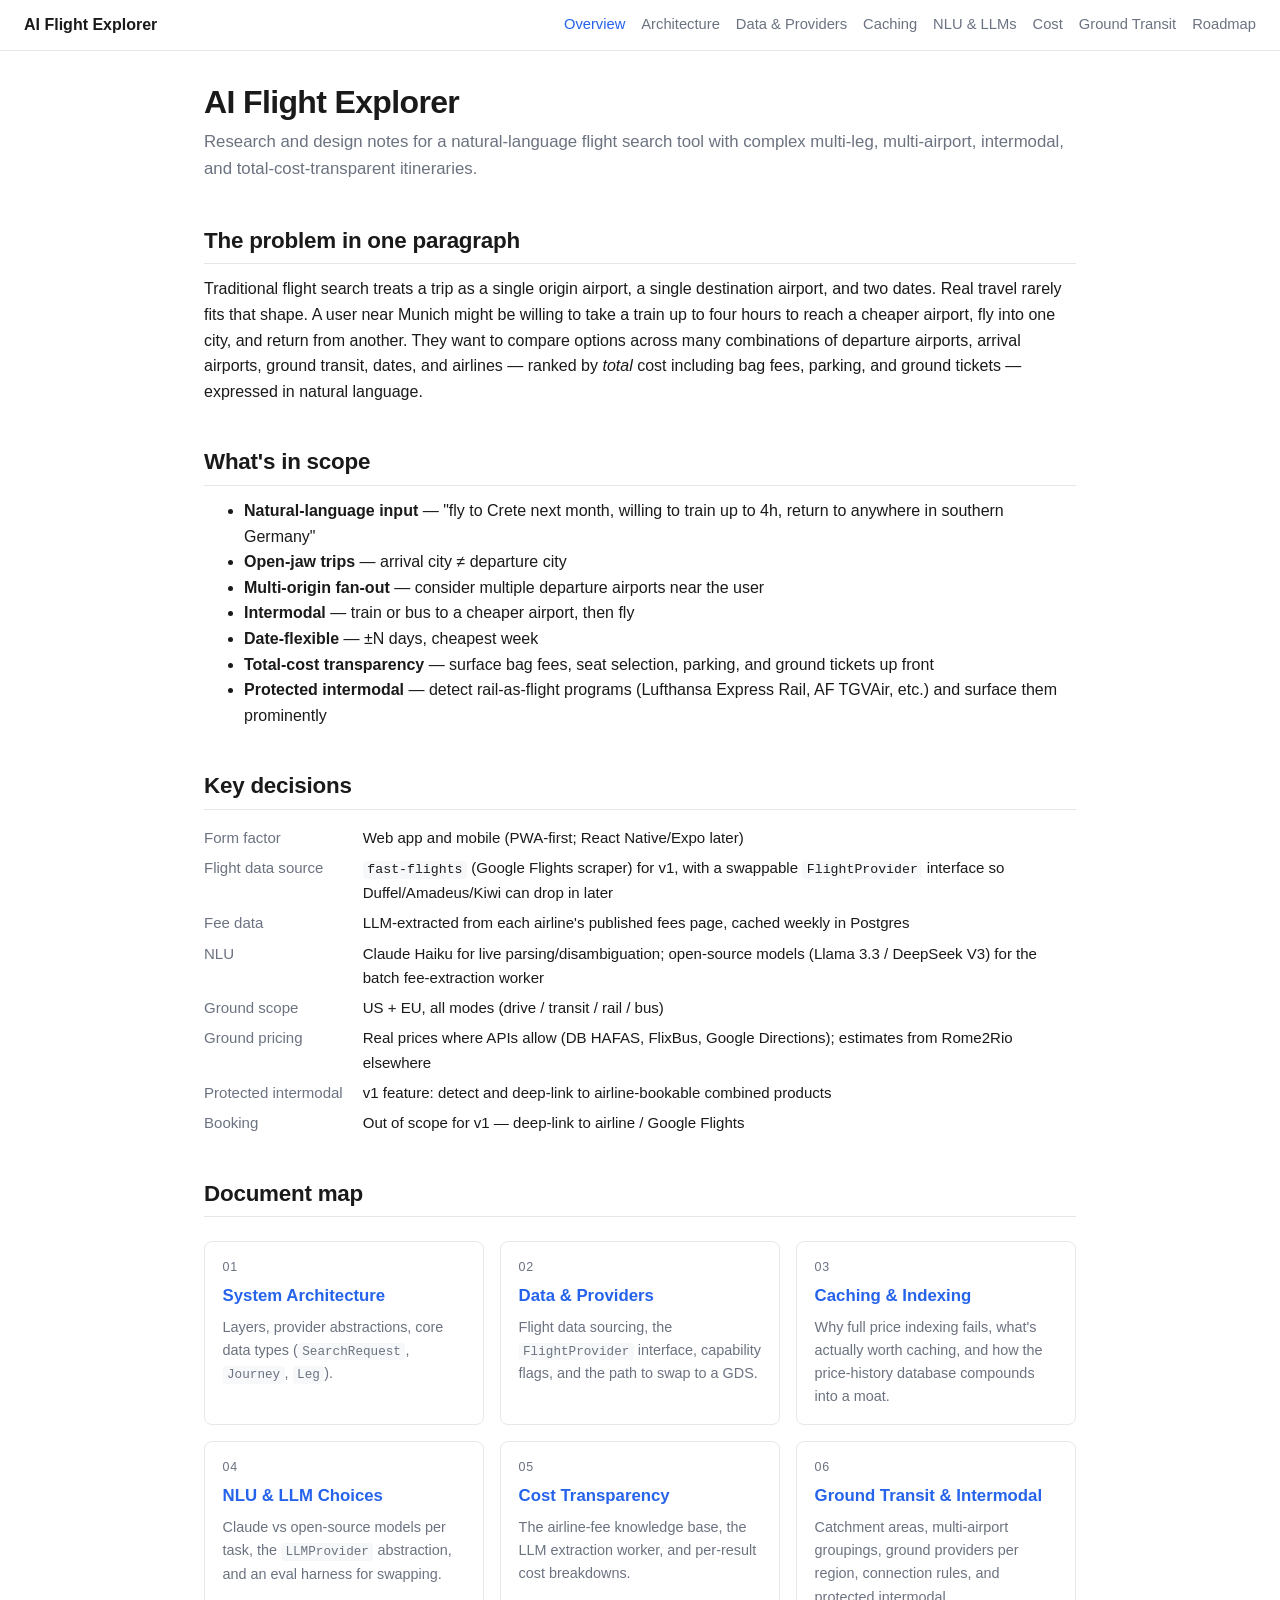
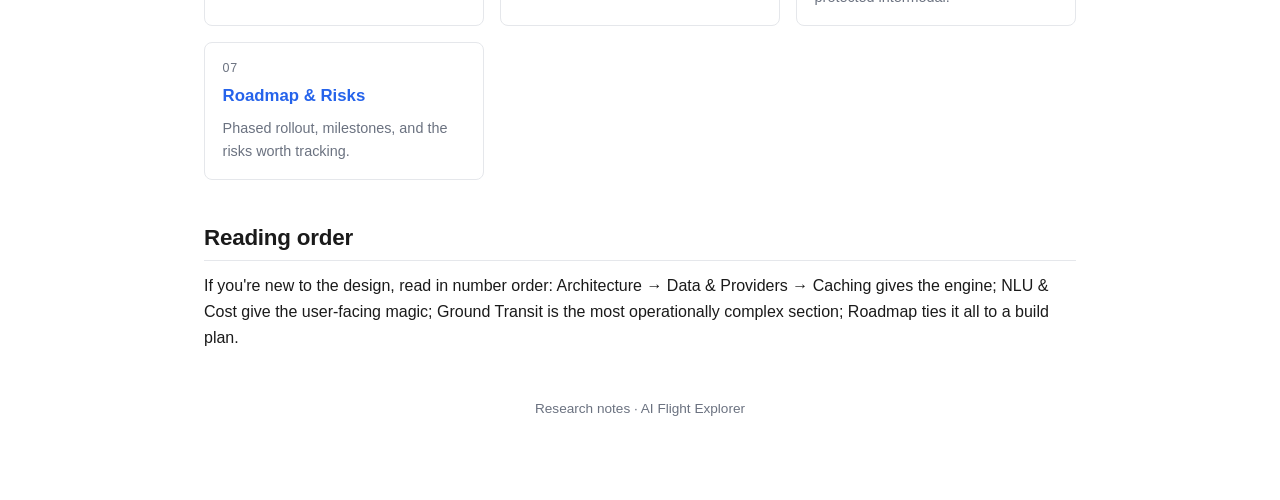
==== docs/research/index.html @ 309c4b52 "Add HTML research docs for AI flight explorer Eight-page design notes covering architecture, data pr" ====
<!doctype html>
<html lang="en">
<head>
  <meta charset="utf-8">
  <meta name="viewport" content="width=device-width, initial-scale=1">
  <title>AI Flight Explorer — Research &amp; Design</title>
  <link rel="stylesheet" href="styles.css">
</head>
<body>
<nav class="top">
  <span class="brand">AI Flight Explorer</span>
  <a href="index.html" class="active">Overview</a>
  <a href="architecture.html">Architecture</a>
  <a href="data-and-providers.html">Data &amp; Providers</a>
  <a href="caching-and-indexing.html">Caching</a>
  <a href="nlu-and-llms.html">NLU &amp; LLMs</a>
  <a href="cost-transparency.html">Cost</a>
  <a href="ground-transit.html">Ground Transit</a>
  <a href="roadmap.html">Roadmap</a>
</nav>

<main>
  <h1>AI Flight Explorer</h1>
  <p class="subtitle">Research and design notes for a natural-language flight search tool with complex multi-leg, multi-airport, intermodal, and total-cost-transparent itineraries.</p>

  <h2>The problem in one paragraph</h2>
  <p>Traditional flight search treats a trip as a single origin airport, a single destination airport, and two dates. Real travel rarely fits that shape. A user near Munich might be willing to take a train up to four hours to reach a cheaper airport, fly into one city, and return from another. They want to compare options across many combinations of departure airports, arrival airports, ground transit, dates, and airlines &mdash; ranked by <em>total</em> cost including bag fees, parking, and ground tickets &mdash; expressed in natural language.</p>

  <h2>What's in scope</h2>
  <ul>
    <li><strong>Natural-language input</strong> &mdash; "fly to Crete next month, willing to train up to 4h, return to anywhere in southern Germany"</li>
    <li><strong>Open-jaw trips</strong> &mdash; arrival city &ne; departure city</li>
    <li><strong>Multi-origin fan-out</strong> &mdash; consider multiple departure airports near the user</li>
    <li><strong>Intermodal</strong> &mdash; train or bus to a cheaper airport, then fly</li>
    <li><strong>Date-flexible</strong> &mdash; &plusmn;N days, cheapest week</li>
    <li><strong>Total-cost transparency</strong> &mdash; surface bag fees, seat selection, parking, and ground tickets up front</li>
    <li><strong>Protected intermodal</strong> &mdash; detect rail-as-flight programs (Lufthansa Express Rail, AF TGVAir, etc.) and surface them prominently</li>
  </ul>

  <h2>Key decisions</h2>
  <dl class="kv">
    <dt>Form factor</dt><dd>Web app and mobile (PWA-first; React Native/Expo later)</dd>
    <dt>Flight data source</dt><dd><code>fast-flights</code> (Google Flights scraper) for v1, with a swappable <code>FlightProvider</code> interface so Duffel/Amadeus/Kiwi can drop in later</dd>
    <dt>Fee data</dt><dd>LLM-extracted from each airline's published fees page, cached weekly in Postgres</dd>
    <dt>NLU</dt><dd>Claude Haiku for live parsing/disambiguation; open-source models (Llama&nbsp;3.3 / DeepSeek&nbsp;V3) for the batch fee-extraction worker</dd>
    <dt>Ground scope</dt><dd>US + EU, all modes (drive / transit / rail / bus)</dd>
    <dt>Ground pricing</dt><dd>Real prices where APIs allow (DB&nbsp;HAFAS, FlixBus, Google Directions); estimates from Rome2Rio elsewhere</dd>
    <dt>Protected intermodal</dt><dd>v1 feature: detect and deep-link to airline-bookable combined products</dd>
    <dt>Booking</dt><dd>Out of scope for v1 &mdash; deep-link to airline / Google Flights</dd>
  </dl>

  <h2>Document map</h2>
  <div class="toc">
    <div class="card">
      <div class="num">01</div>
      <a href="architecture.html">System Architecture</a>
      <p>Layers, provider abstractions, core data types (<code>SearchRequest</code>, <code>Journey</code>, <code>Leg</code>).</p>
    </div>
    <div class="card">
      <div class="num">02</div>
      <a href="data-and-providers.html">Data &amp; Providers</a>
      <p>Flight data sourcing, the <code>FlightProvider</code> interface, capability flags, and the path to swap to a GDS.</p>
    </div>
    <div class="card">
      <div class="num">03</div>
      <a href="caching-and-indexing.html">Caching &amp; Indexing</a>
      <p>Why full price indexing fails, what's actually worth caching, and how the price-history database compounds into a moat.</p>
    </div>
    <div class="card">
      <div class="num">04</div>
      <a href="nlu-and-llms.html">NLU &amp; LLM Choices</a>
      <p>Claude vs open-source models per task, the <code>LLMProvider</code> abstraction, and an eval harness for swapping.</p>
    </div>
    <div class="card">
      <div class="num">05</div>
      <a href="cost-transparency.html">Cost Transparency</a>
      <p>The airline-fee knowledge base, the LLM extraction worker, and per-result cost breakdowns.</p>
    </div>
    <div class="card">
      <div class="num">06</div>
      <a href="ground-transit.html">Ground Transit &amp; Intermodal</a>
      <p>Catchment areas, multi-airport groupings, ground providers per region, connection rules, and protected intermodal.</p>
    </div>
    <div class="card">
      <div class="num">07</div>
      <a href="roadmap.html">Roadmap &amp; Risks</a>
      <p>Phased rollout, milestones, and the risks worth tracking.</p>
    </div>
  </div>

  <h2>Reading order</h2>
  <p>If you're new to the design, read in number order: Architecture &rarr; Data &amp; Providers &rarr; Caching gives the engine; NLU &amp; Cost give the user-facing magic; Ground Transit is the most operationally complex section; Roadmap ties it all to a build plan.</p>

  <footer>Research notes &middot; AI Flight Explorer</footer>
</main>
</body>
</html>
---- docs/research/styles.css ----
:root {
  --bg: #ffffff;
  --fg: #1a1a1a;
  --muted: #6b7280;
  --accent: #2563eb;
  --border: #e5e7eb;
  --code-bg: #f6f8fa;
  --table-stripe: #f9fafb;
  --warn-bg: #fef3c7;
  --warn-border: #f59e0b;
  --info-bg: #eff6ff;
  --info-border: #2563eb;
  --ok-bg: #ecfdf5;
  --ok-border: #10b981;
}

@media (prefers-color-scheme: dark) {
  :root {
    --bg: #0b0d10;
    --fg: #e5e7eb;
    --muted: #9ca3af;
    --accent: #60a5fa;
    --border: #1f2937;
    --code-bg: #111827;
    --table-stripe: #0f172a;
    --warn-bg: #422006;
    --warn-border: #d97706;
    --info-bg: #0c1a2b;
    --info-border: #3b82f6;
    --ok-bg: #052e1f;
    --ok-border: #059669;
  }
}

* { box-sizing: border-box; }

html, body {
  margin: 0;
  padding: 0;
  background: var(--bg);
  color: var(--fg);
  font-family: -apple-system, BlinkMacSystemFont, "Inter", "Segoe UI", Roboto, "Helvetica Neue", Arial, sans-serif;
  font-size: 16px;
  line-height: 1.6;
}

nav.top {
  position: sticky;
  top: 0;
  z-index: 10;
  background: var(--bg);
  border-bottom: 1px solid var(--border);
  padding: 0.75rem 1.5rem;
  display: flex;
  flex-wrap: wrap;
  gap: 1rem;
  align-items: center;
}

nav.top .brand {
  font-weight: 600;
  margin-right: auto;
}

nav.top a {
  color: var(--muted);
  text-decoration: none;
  font-size: 0.92rem;
}

nav.top a:hover, nav.top a.active {
  color: var(--accent);
}

main {
  max-width: 920px;
  margin: 0 auto;
  padding: 2rem 1.5rem 5rem;
}

h1 {
  font-size: 2rem;
  line-height: 1.2;
  margin: 0 0 0.5rem;
  letter-spacing: -0.02em;
}

h2 {
  font-size: 1.4rem;
  margin-top: 2.5rem;
  margin-bottom: 0.75rem;
  letter-spacing: -0.01em;
  padding-bottom: 0.3rem;
  border-bottom: 1px solid var(--border);
}

h3 {
  font-size: 1.1rem;
  margin-top: 1.75rem;
  margin-bottom: 0.5rem;
}

p, ul, ol {
  margin: 0.75rem 0;
}

a {
  color: var(--accent);
  text-decoration: none;
}

a:hover {
  text-decoration: underline;
}

code {
  font-family: ui-monospace, "SF Mono", Menlo, Monaco, Consolas, monospace;
  font-size: 0.88em;
  background: var(--code-bg);
  padding: 0.1em 0.35em;
  border-radius: 4px;
}

pre {
  background: var(--code-bg);
  border: 1px solid var(--border);
  border-radius: 6px;
  padding: 0.85rem 1rem;
  overflow-x: auto;
  font-size: 0.85rem;
  line-height: 1.5;
}

pre code {
  background: transparent;
  padding: 0;
  border-radius: 0;
  font-size: inherit;
}

table {
  border-collapse: collapse;
  width: 100%;
  margin: 1rem 0;
  font-size: 0.92rem;
}

th, td {
  text-align: left;
  padding: 0.55rem 0.75rem;
  border-bottom: 1px solid var(--border);
  vertical-align: top;
}

th {
  background: var(--code-bg);
  font-weight: 600;
}

tbody tr:nth-child(even) {
  background: var(--table-stripe);
}

.subtitle {
  color: var(--muted);
  font-size: 1.05rem;
  margin-top: 0;
  margin-bottom: 1.5rem;
}

.callout {
  border-left: 4px solid var(--info-border);
  background: var(--info-bg);
  padding: 0.75rem 1rem;
  margin: 1rem 0;
  border-radius: 0 6px 6px 0;
}

.callout.warn {
  border-color: var(--warn-border);
  background: var(--warn-bg);
}

.callout.ok {
  border-color: var(--ok-border);
  background: var(--ok-bg);
}

.callout .label {
  font-weight: 600;
  margin-right: 0.4rem;
  text-transform: uppercase;
  font-size: 0.78rem;
  letter-spacing: 0.05em;
}

.toc {
  display: grid;
  grid-template-columns: repeat(auto-fit, minmax(250px, 1fr));
  gap: 1rem;
  margin: 1.5rem 0;
}

.toc .card {
  border: 1px solid var(--border);
  border-radius: 8px;
  padding: 1rem 1.1rem;
  background: var(--bg);
  transition: border-color 0.15s;
}

.toc .card:hover {
  border-color: var(--accent);
}

.toc .card a {
  font-weight: 600;
  font-size: 1.05rem;
}

.toc .card p {
  color: var(--muted);
  font-size: 0.9rem;
  margin: 0.4rem 0 0;
}

.toc .card .num {
  color: var(--muted);
  font-size: 0.78rem;
  letter-spacing: 0.06em;
  text-transform: uppercase;
  margin-bottom: 0.3rem;
}

.kv {
  display: grid;
  grid-template-columns: max-content 1fr;
  gap: 0.4rem 1.25rem;
  margin: 1rem 0;
  font-size: 0.94rem;
}

.kv dt {
  color: var(--muted);
}

.kv dd {
  margin: 0;
}

.pager {
  display: flex;
  justify-content: space-between;
  margin-top: 3rem;
  padding-top: 1.5rem;
  border-top: 1px solid var(--border);
  gap: 1rem;
}

.pager a {
  display: inline-flex;
  flex-direction: column;
  font-size: 0.9rem;
  max-width: 45%;
}

.pager a .label {
  color: var(--muted);
  font-size: 0.78rem;
  text-transform: uppercase;
  letter-spacing: 0.06em;
}

.pager a.next {
  text-align: right;
  margin-left: auto;
}

.diagram {
  background: var(--code-bg);
  border: 1px solid var(--border);
  border-radius: 6px;
  padding: 1rem;
  font-family: ui-monospace, "SF Mono", Menlo, Monaco, Consolas, monospace;
  font-size: 0.82rem;
  line-height: 1.45;
  overflow-x: auto;
  white-space: pre;
  margin: 1rem 0;
}

footer {
  color: var(--muted);
  font-size: 0.85rem;
  margin-top: 3rem;
  text-align: center;
}
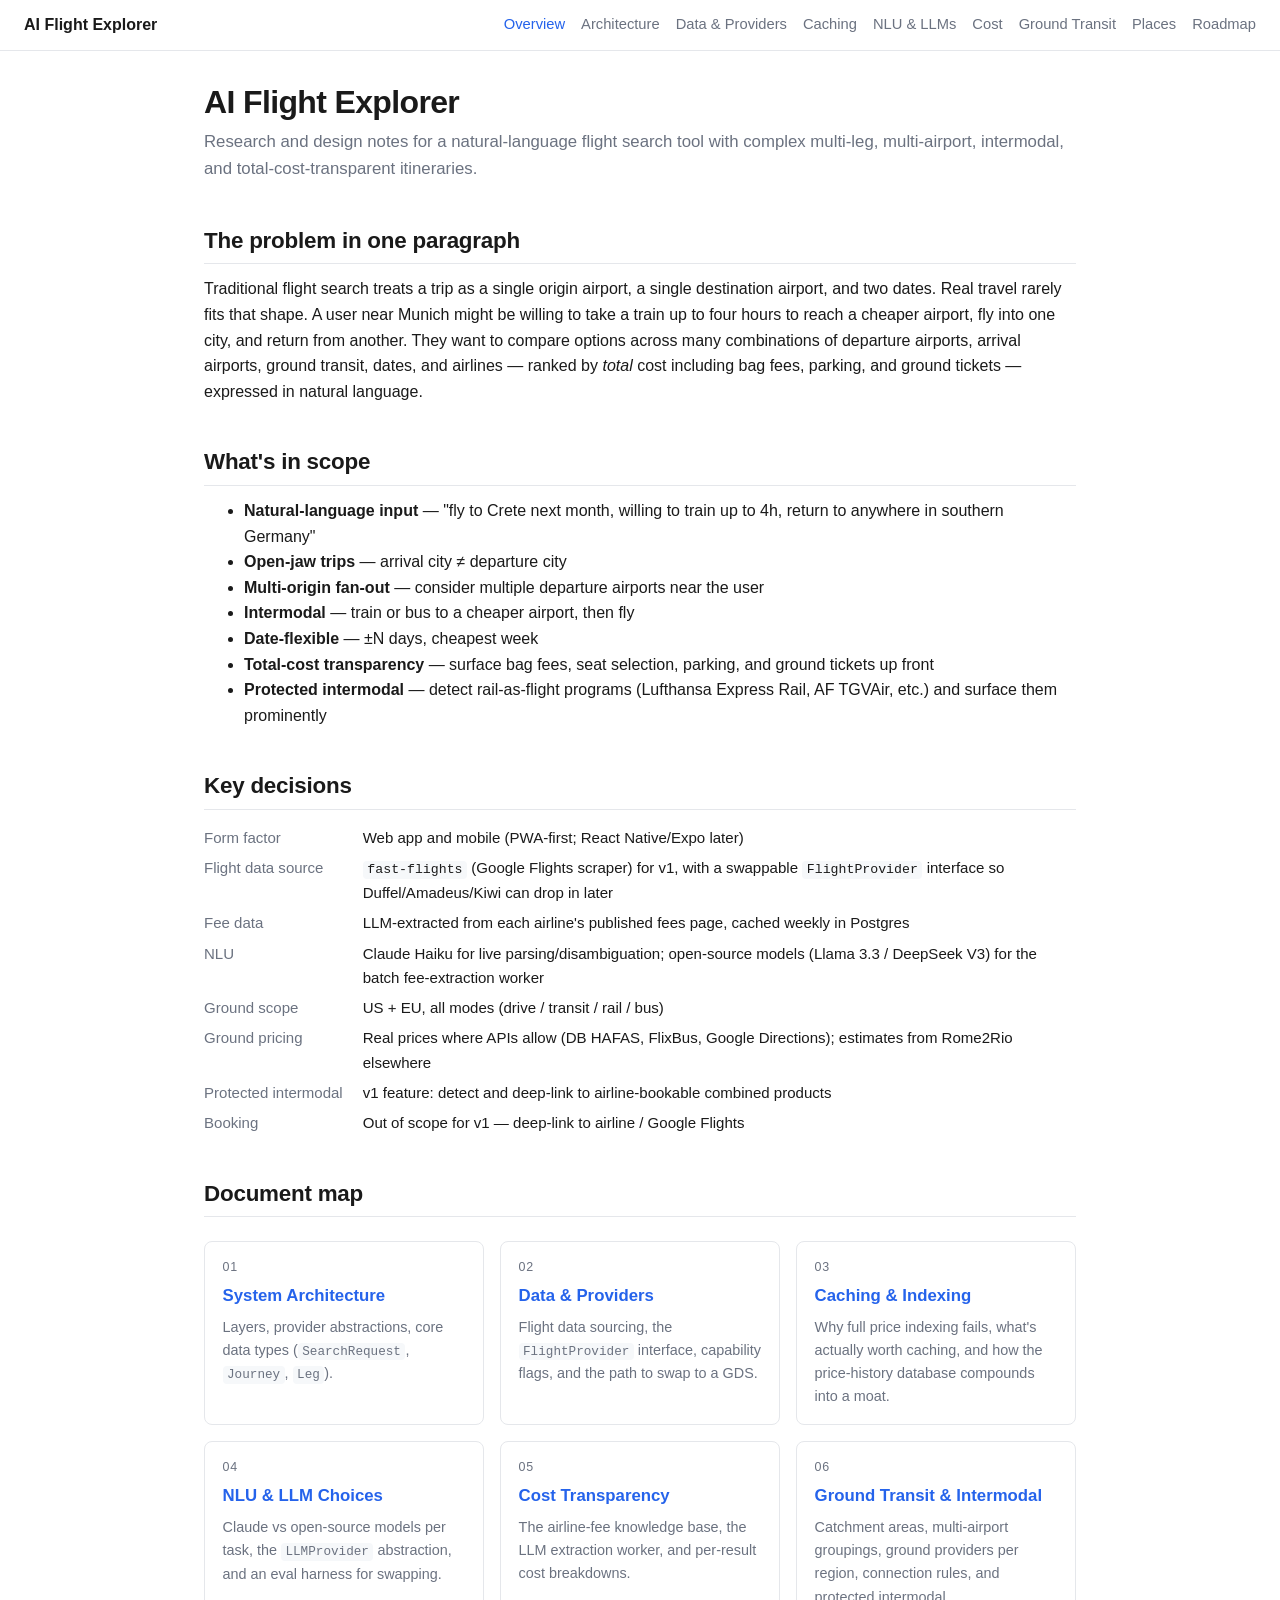
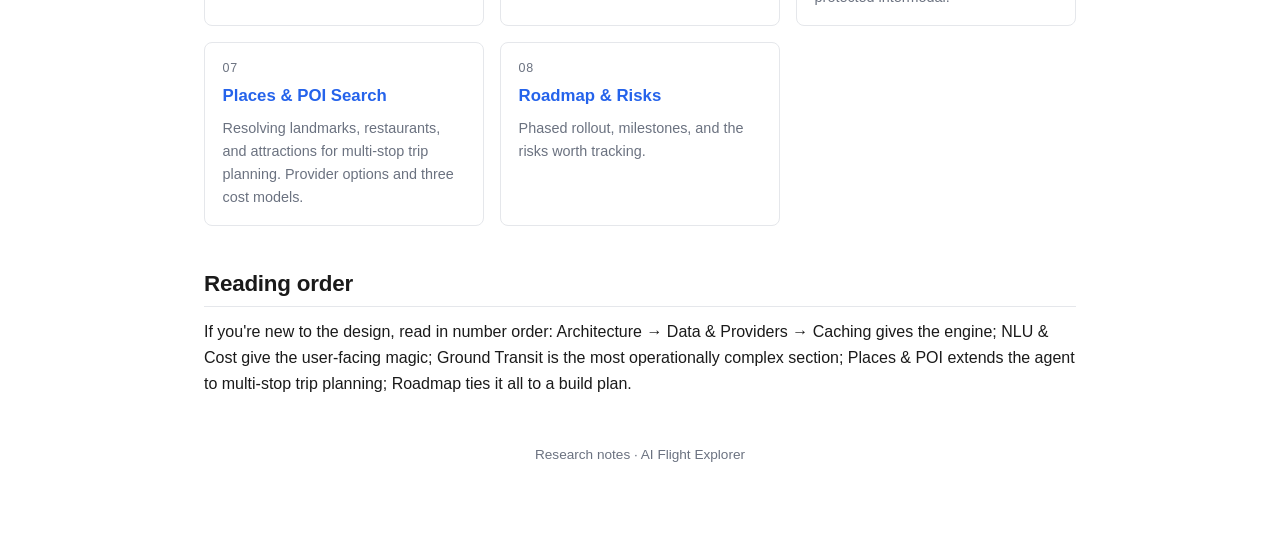
==== commit 5f9d8a2d: "Add Places & POI research page for multi-stop trip planning New docs/research/places-and-poi.html co" ====
--- a/docs/research/index.html
+++ b/docs/research/index.html
@@ -16,6 +16,7 @@
   <a href="nlu-and-llms.html">NLU &amp; LLMs</a>
   <a href="cost-transparency.html">Cost</a>
   <a href="ground-transit.html">Ground Transit</a>
+  <a href="places-and-poi.html">Places</a>
   <a href="roadmap.html">Roadmap</a>
 </nav>
 
@@ -83,13 +84,18 @@
     </div>
     <div class="card">
       <div class="num">07</div>
+      <a href="places-and-poi.html">Places &amp; POI Search</a>
+      <p>Resolving landmarks, restaurants, and attractions for multi-stop trip planning. Provider options and three cost models.</p>
+    </div>
+    <div class="card">
+      <div class="num">08</div>
       <a href="roadmap.html">Roadmap &amp; Risks</a>
       <p>Phased rollout, milestones, and the risks worth tracking.</p>
     </div>
   </div>
 
   <h2>Reading order</h2>
-  <p>If you're new to the design, read in number order: Architecture &rarr; Data &amp; Providers &rarr; Caching gives the engine; NLU &amp; Cost give the user-facing magic; Ground Transit is the most operationally complex section; Roadmap ties it all to a build plan.</p>
+  <p>If you're new to the design, read in number order: Architecture &rarr; Data &amp; Providers &rarr; Caching gives the engine; NLU &amp; Cost give the user-facing magic; Ground Transit is the most operationally complex section; Places &amp; POI extends the agent to multi-stop trip planning; Roadmap ties it all to a build plan.</p>
 
   <footer>Research notes &middot; AI Flight Explorer</footer>
 </main>
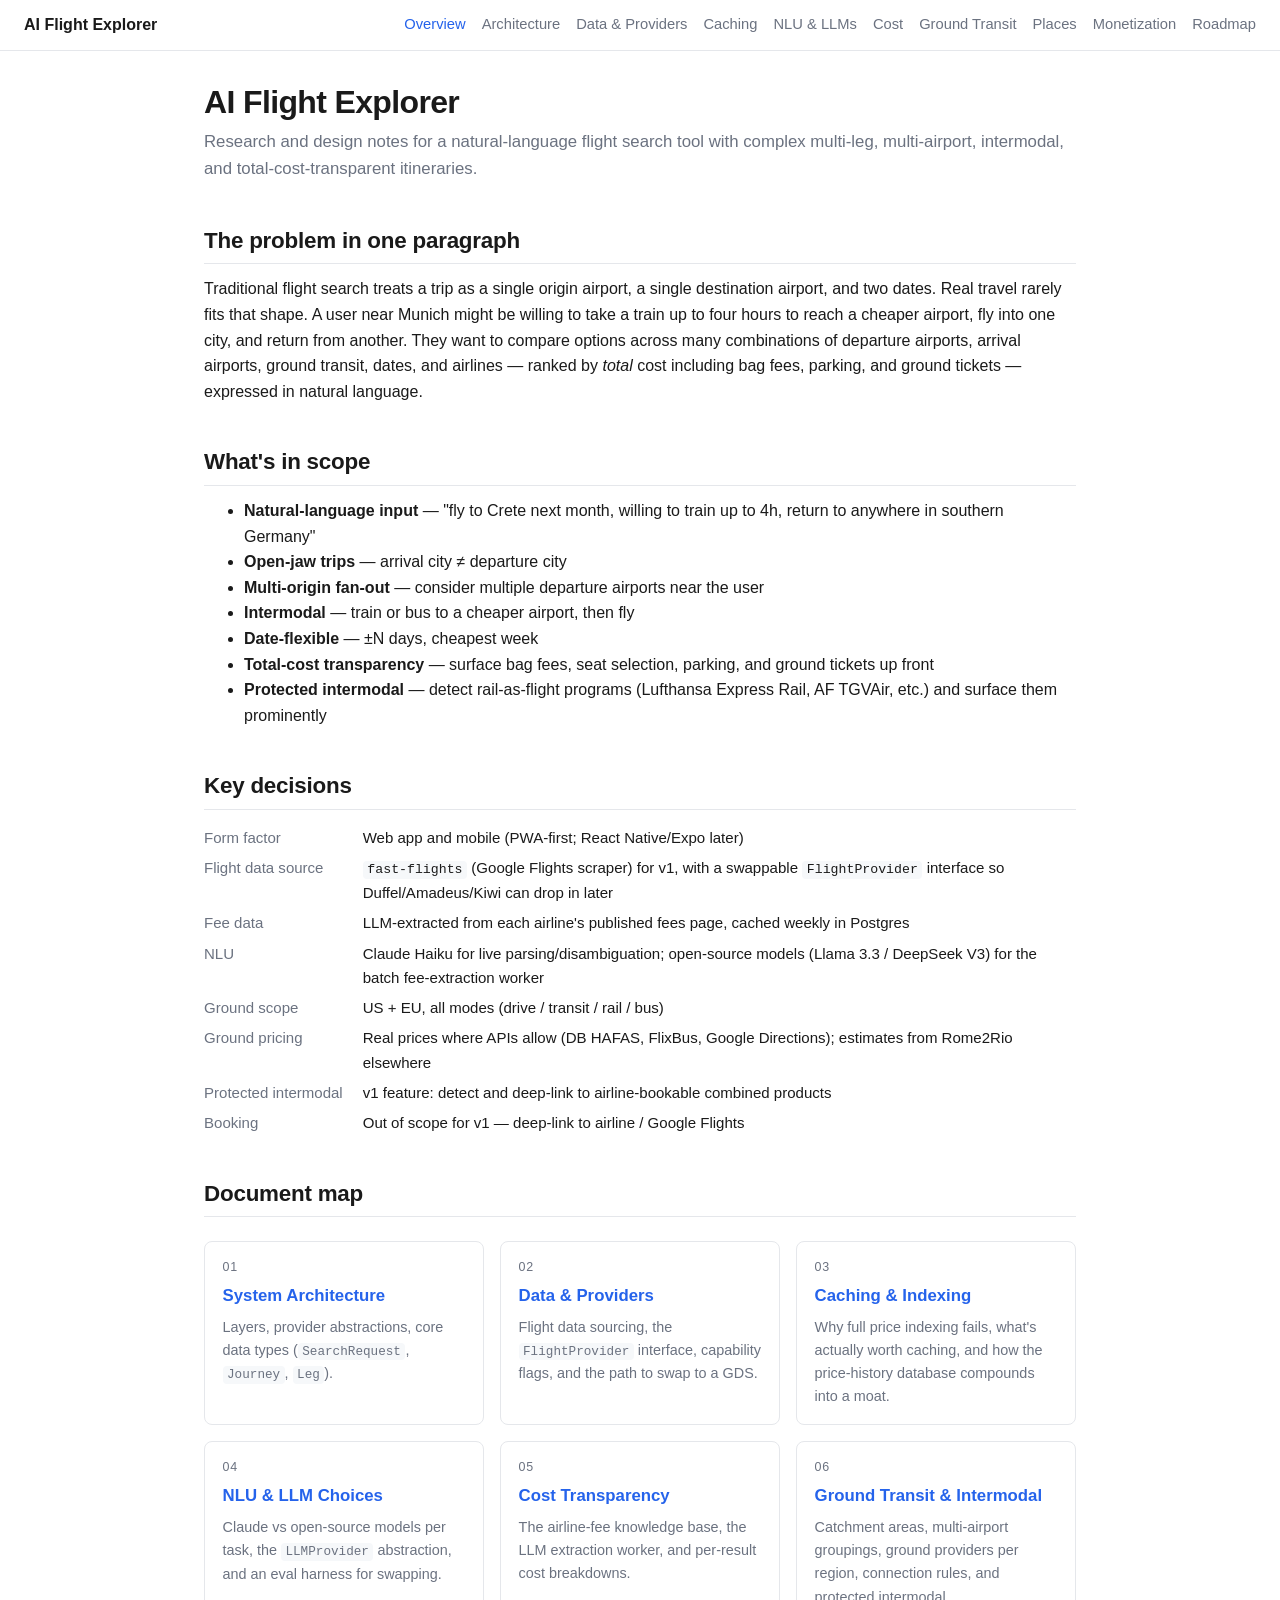
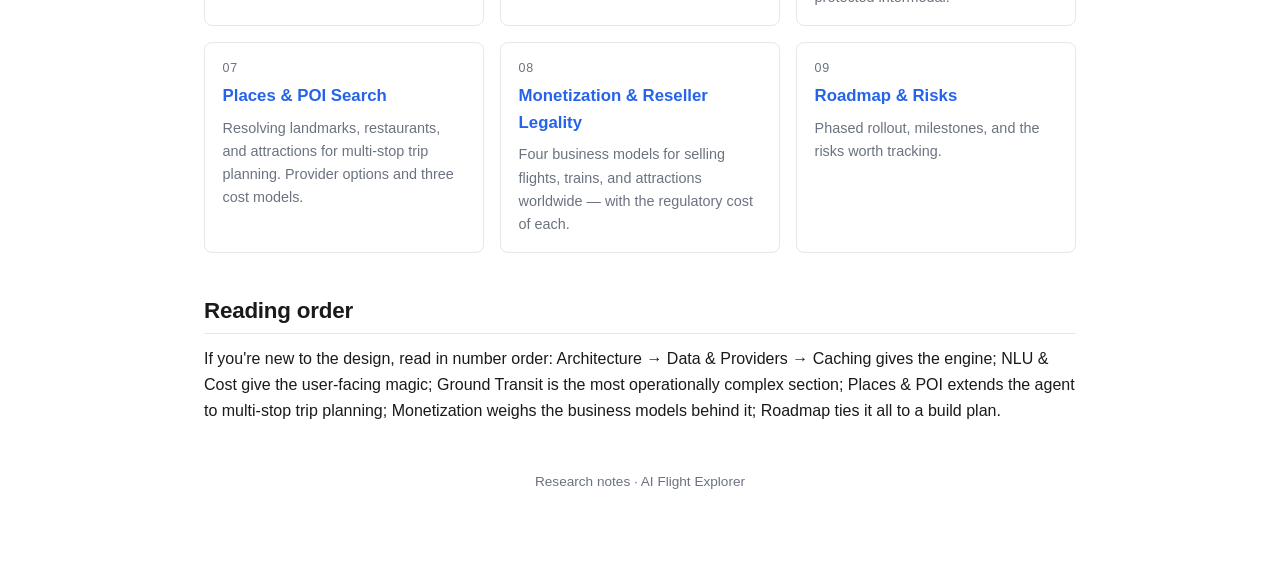
==== commit d8429cd1: "Add Monetization & Reseller Legality research page New page covers four monetization models (affilia" ====
--- a/docs/research/index.html
+++ b/docs/research/index.html
@@ -17,6 +17,7 @@
   <a href="cost-transparency.html">Cost</a>
   <a href="ground-transit.html">Ground Transit</a>
   <a href="places-and-poi.html">Places</a>
+  <a href="monetization-and-reseller.html">Monetization</a>
   <a href="roadmap.html">Roadmap</a>
 </nav>
 
@@ -89,13 +90,18 @@
     </div>
     <div class="card">
       <div class="num">08</div>
+      <a href="monetization-and-reseller.html">Monetization &amp; Reseller Legality</a>
+      <p>Four business models for selling flights, trains, and attractions worldwide &mdash; with the regulatory cost of each.</p>
+    </div>
+    <div class="card">
+      <div class="num">09</div>
       <a href="roadmap.html">Roadmap &amp; Risks</a>
       <p>Phased rollout, milestones, and the risks worth tracking.</p>
     </div>
   </div>
 
   <h2>Reading order</h2>
-  <p>If you're new to the design, read in number order: Architecture &rarr; Data &amp; Providers &rarr; Caching gives the engine; NLU &amp; Cost give the user-facing magic; Ground Transit is the most operationally complex section; Places &amp; POI extends the agent to multi-stop trip planning; Roadmap ties it all to a build plan.</p>
+  <p>If you're new to the design, read in number order: Architecture &rarr; Data &amp; Providers &rarr; Caching gives the engine; NLU &amp; Cost give the user-facing magic; Ground Transit is the most operationally complex section; Places &amp; POI extends the agent to multi-stop trip planning; Monetization weighs the business models behind it; Roadmap ties it all to a build plan.</p>
 
   <footer>Research notes &middot; AI Flight Explorer</footer>
 </main>
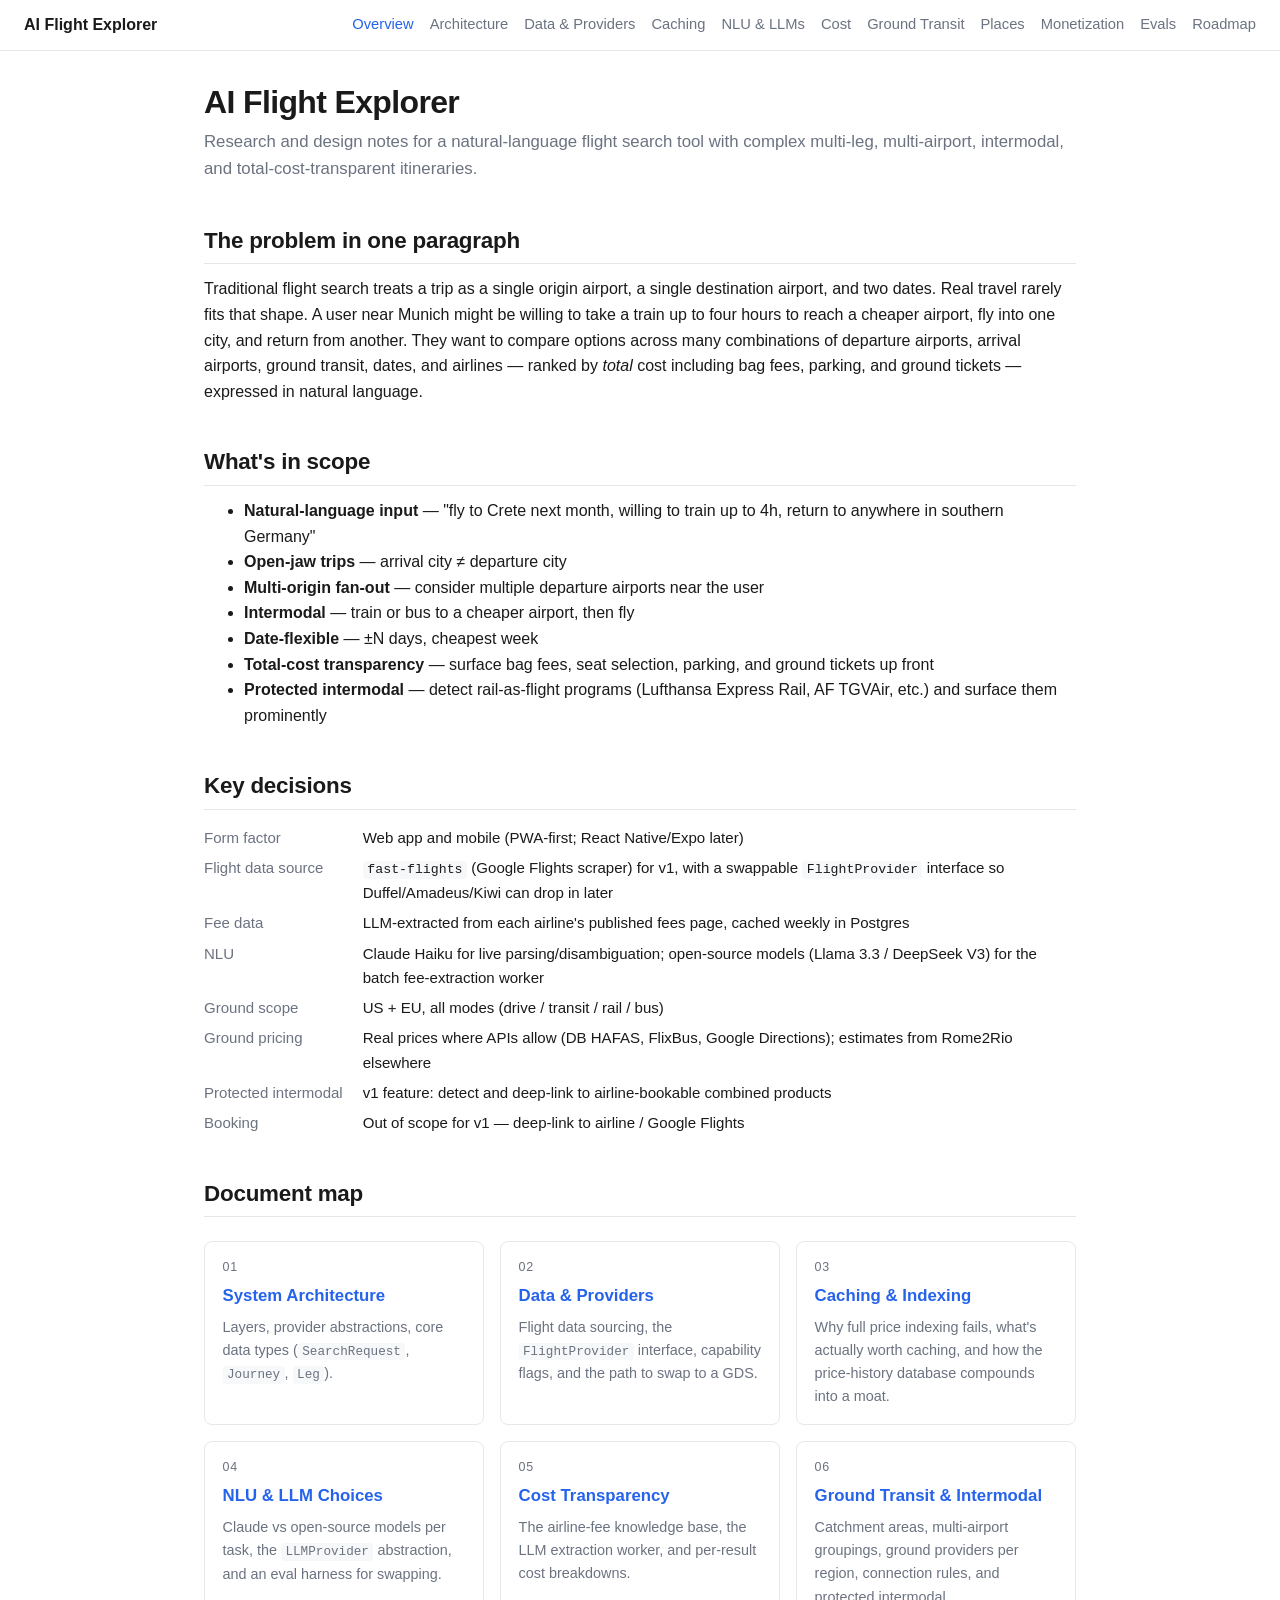
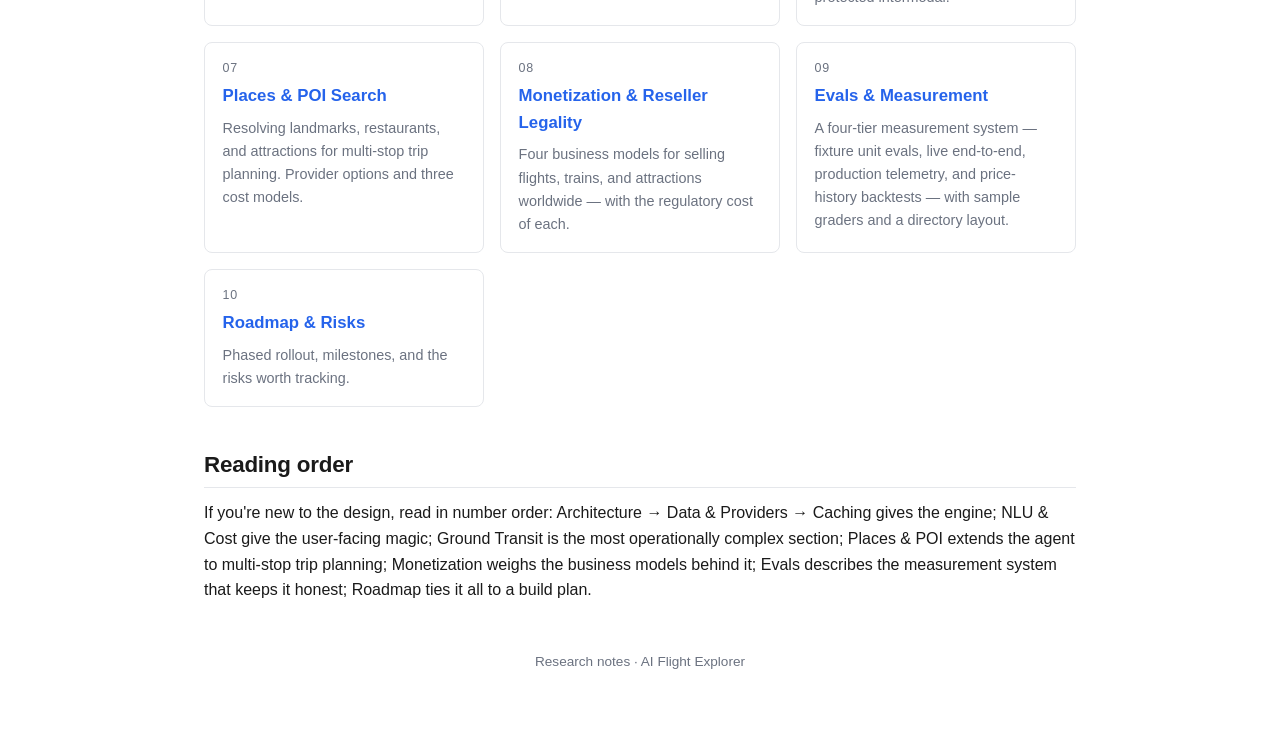
==== commit cdc72b2e: "Add Evals & Measurement research page Four-tier eval strategy (fixture unit, live end-to-end, produc" ====
--- a/docs/research/index.html
+++ b/docs/research/index.html
@@ -18,6 +18,7 @@
   <a href="ground-transit.html">Ground Transit</a>
   <a href="places-and-poi.html">Places</a>
   <a href="monetization-and-reseller.html">Monetization</a>
+  <a href="evals.html">Evals</a>
   <a href="roadmap.html">Roadmap</a>
 </nav>
 
@@ -95,13 +96,18 @@
     </div>
     <div class="card">
       <div class="num">09</div>
+      <a href="evals.html">Evals &amp; Measurement</a>
+      <p>A four-tier measurement system &mdash; fixture unit evals, live end-to-end, production telemetry, and price-history backtests &mdash; with sample graders and a directory layout.</p>
+    </div>
+    <div class="card">
+      <div class="num">10</div>
       <a href="roadmap.html">Roadmap &amp; Risks</a>
       <p>Phased rollout, milestones, and the risks worth tracking.</p>
     </div>
   </div>
 
   <h2>Reading order</h2>
-  <p>If you're new to the design, read in number order: Architecture &rarr; Data &amp; Providers &rarr; Caching gives the engine; NLU &amp; Cost give the user-facing magic; Ground Transit is the most operationally complex section; Places &amp; POI extends the agent to multi-stop trip planning; Monetization weighs the business models behind it; Roadmap ties it all to a build plan.</p>
+  <p>If you're new to the design, read in number order: Architecture &rarr; Data &amp; Providers &rarr; Caching gives the engine; NLU &amp; Cost give the user-facing magic; Ground Transit is the most operationally complex section; Places &amp; POI extends the agent to multi-stop trip planning; Monetization weighs the business models behind it; Evals describes the measurement system that keeps it honest; Roadmap ties it all to a build plan.</p>
 
   <footer>Research notes &middot; AI Flight Explorer</footer>
 </main>
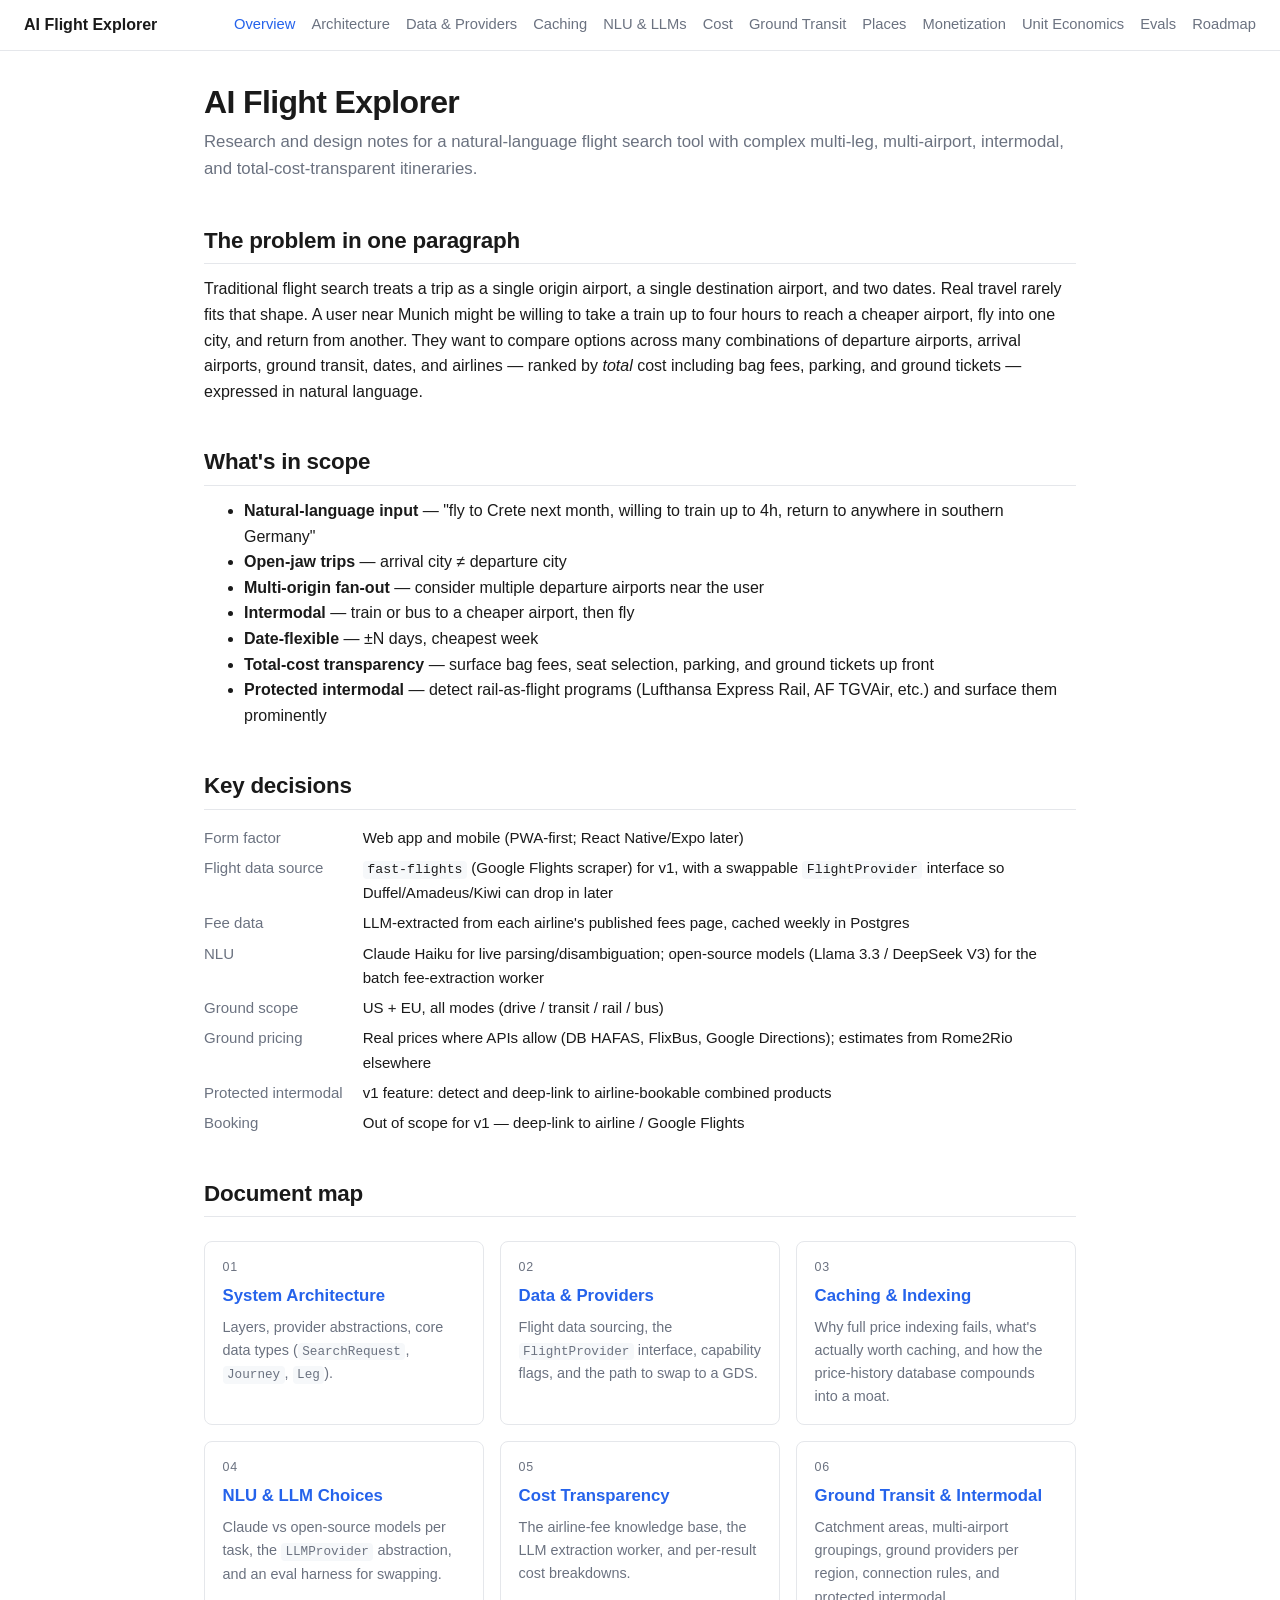
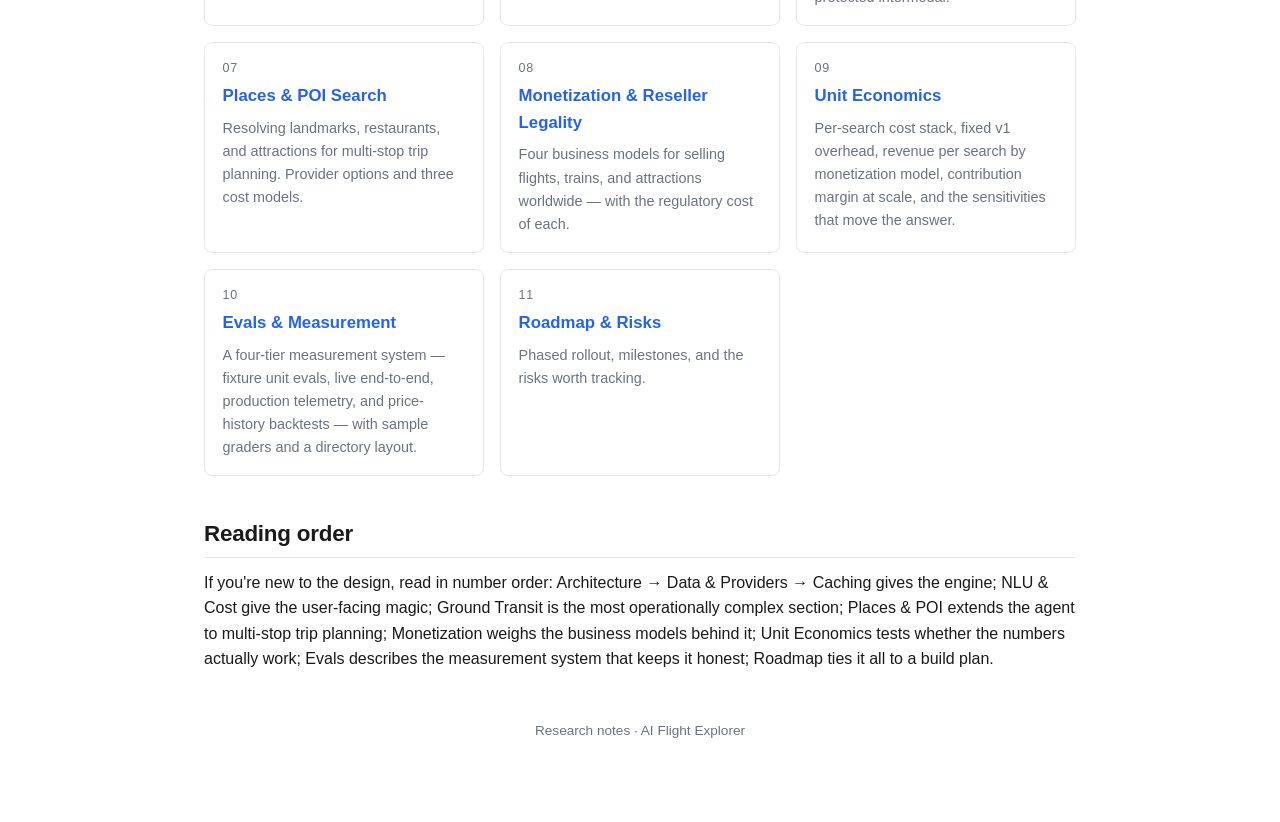
==== commit 3cdeb589: "Add Unit Economics research page" ====
--- a/docs/research/index.html
+++ b/docs/research/index.html
@@ -18,6 +18,7 @@
   <a href="ground-transit.html">Ground Transit</a>
   <a href="places-and-poi.html">Places</a>
   <a href="monetization-and-reseller.html">Monetization</a>
+  <a href="unit-economics.html">Unit Economics</a>
   <a href="evals.html">Evals</a>
   <a href="roadmap.html">Roadmap</a>
 </nav>
@@ -96,18 +97,23 @@
     </div>
     <div class="card">
       <div class="num">09</div>
+      <a href="unit-economics.html">Unit Economics</a>
+      <p>Per-search cost stack, fixed v1 overhead, revenue per search by monetization model, contribution margin at scale, and the sensitivities that move the answer.</p>
+    </div>
+    <div class="card">
+      <div class="num">10</div>
       <a href="evals.html">Evals &amp; Measurement</a>
       <p>A four-tier measurement system &mdash; fixture unit evals, live end-to-end, production telemetry, and price-history backtests &mdash; with sample graders and a directory layout.</p>
     </div>
     <div class="card">
-      <div class="num">10</div>
+      <div class="num">11</div>
       <a href="roadmap.html">Roadmap &amp; Risks</a>
       <p>Phased rollout, milestones, and the risks worth tracking.</p>
     </div>
   </div>
 
   <h2>Reading order</h2>
-  <p>If you're new to the design, read in number order: Architecture &rarr; Data &amp; Providers &rarr; Caching gives the engine; NLU &amp; Cost give the user-facing magic; Ground Transit is the most operationally complex section; Places &amp; POI extends the agent to multi-stop trip planning; Monetization weighs the business models behind it; Evals describes the measurement system that keeps it honest; Roadmap ties it all to a build plan.</p>
+  <p>If you're new to the design, read in number order: Architecture &rarr; Data &amp; Providers &rarr; Caching gives the engine; NLU &amp; Cost give the user-facing magic; Ground Transit is the most operationally complex section; Places &amp; POI extends the agent to multi-stop trip planning; Monetization weighs the business models behind it; Unit Economics tests whether the numbers actually work; Evals describes the measurement system that keeps it honest; Roadmap ties it all to a build plan.</p>
 
   <footer>Research notes &middot; AI Flight Explorer</footer>
 </main>
